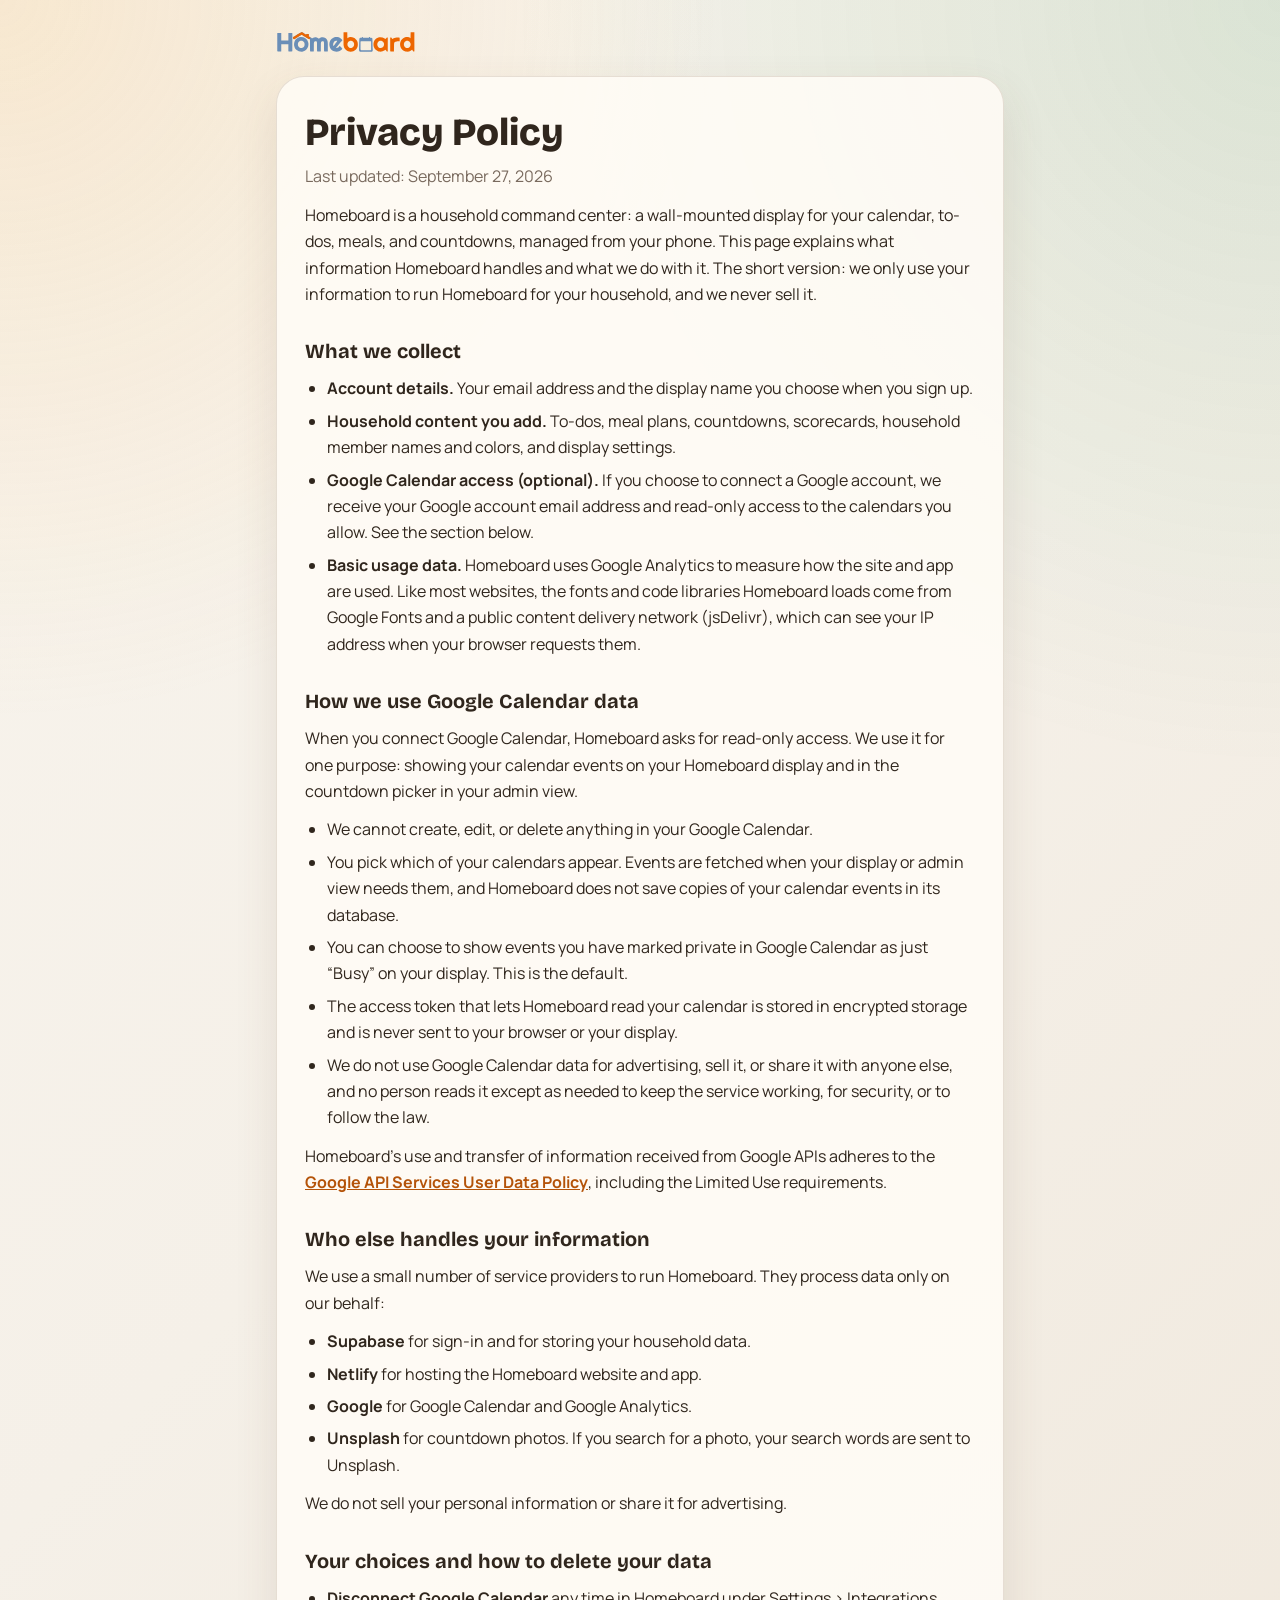
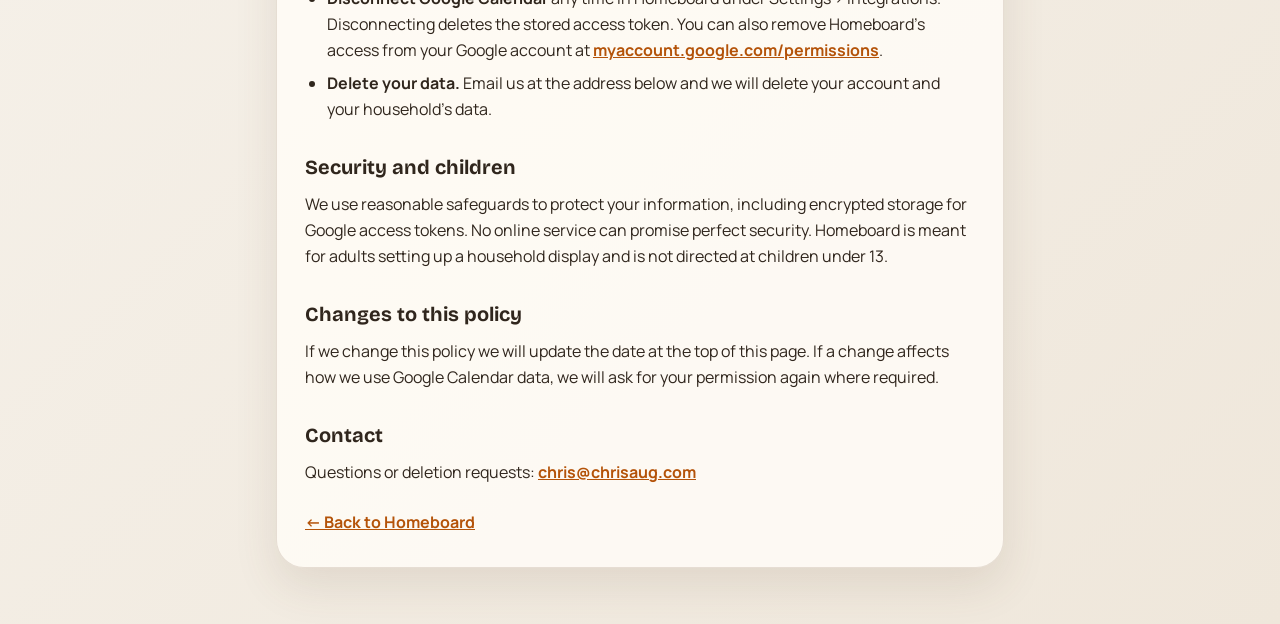
==== privacy.html @ 6c31c6bc "Add public privacy policy page and privacy compliance rules Adds a standalone privacy policy at /pri" ====
<!DOCTYPE html>
<html lang="en">
<head>
  <meta charset="UTF-8">
  <meta name="viewport" content="width=device-width, initial-scale=1.0, viewport-fit=cover">
  <meta name="theme-color" content="#F5F0E8">
  <title>Homeboard Privacy Policy</title>
  <meta name="description" content="How Homeboard collects, uses, and protects your information, including optional Google Calendar access.">
  <link rel="icon" type="image/svg+xml" href="homeboard-brandmark-favicon.svg">
  <link rel="preconnect" href="https://fonts.googleapis.com">
  <link rel="preconnect" href="https://fonts.gstatic.com" crossorigin>
  <link href="https://fonts.googleapis.com/css2?family=Bricolage+Grotesque:opsz,wght@12..96,400;12..96,600;12..96,700;12..96,800&family=Manrope:wght@400;500;600;700;800&display=swap" rel="stylesheet">
  <style>
    :root {
      --bg: #f5f0e8;
      --ink: #30261d;
      --muted: #796a5e;
      --border: rgba(124, 96, 69, 0.18);
      --panel: rgba(255, 252, 246, 0.86);
      --color-accent: #b45309;
      --radius-lg: 28px;
      --shadow: 0 18px 44px rgba(98, 73, 46, 0.12);
    }

    * {
      box-sizing: border-box;
    }

    html,
    body {
      margin: 0;
      min-height: 100%;
      background: var(--bg);
      color: var(--ink);
      font-family: "Manrope", sans-serif;
      line-height: 1.65;
    }

    body {
      background-image:
        radial-gradient(circle at top left, rgba(244, 196, 125, 0.26), transparent 28%),
        radial-gradient(circle at top right, rgba(21, 128, 61, 0.12), transparent 30%),
        linear-gradient(135deg, #f8f4ed 0%, #f5f0e8 44%, #efe7db 100%);
    }

    .privacy-page {
      max-width: 760px;
      margin: 0 auto;
      padding: 32px 16px 56px;
    }

    .privacy-logo {
      display: block;
      width: 140px;
      height: auto;
      margin: 0 0 24px;
    }

    .privacy-card {
      background: var(--panel);
      border: 1px solid var(--border);
      border-radius: var(--radius-lg);
      box-shadow: var(--shadow);
      padding: 32px 28px;
    }

    h1,
    h2 {
      font-family: "Bricolage Grotesque", Manrope, sans-serif;
      line-height: 1.2;
      margin: 0;
    }

    h1 {
      font-size: clamp(1.8rem, 5vw, 2.4rem);
      font-weight: 800;
    }

    h2 {
      font-size: 1.25rem;
      font-weight: 700;
      margin-top: 32px;
    }

    p,
    ul {
      margin: 12px 0 0;
    }

    ul {
      padding-left: 22px;
    }

    li + li {
      margin-top: 6px;
    }

    .privacy-updated {
      color: var(--muted);
      margin-top: 8px;
    }

    a {
      color: var(--color-accent);
      font-weight: 700;
    }

    .privacy-back {
      display: inline-block;
      margin-top: 24px;
    }

    @media (max-width: 480px) {
      .privacy-card {
        padding: 24px 18px;
      }
    }
  </style>
</head>
<body>
  <main class="privacy-page">
    <a href="/"><img class="privacy-logo" src="homeboard_logo.svg" alt="Homeboard" width="140" decoding="async"></a>

    <article class="privacy-card">
      <h1>Privacy Policy</h1>
      <p class="privacy-updated">Last updated: September 27, 2026</p>

      <p>Homeboard is a household command center: a wall-mounted display for your calendar, to-dos, meals, and countdowns, managed from your phone. This page explains what information Homeboard handles and what we do with it. The short version: we only use your information to run Homeboard for your household, and we never sell it.</p>

      <h2>What we collect</h2>
      <ul>
        <li><strong>Account details.</strong> Your email address and the display name you choose when you sign up.</li>
        <li><strong>Household content you add.</strong> To-dos, meal plans, countdowns, scorecards, household member names and colors, and display settings.</li>
        <li><strong>Google Calendar access (optional).</strong> If you choose to connect a Google account, we receive your Google account email address and read-only access to the calendars you allow. See the section below.</li>
        <li><strong>Basic usage data.</strong> Homeboard uses Google Analytics to measure how the site and app are used. Like most websites, the fonts and code libraries Homeboard loads come from Google Fonts and a public content delivery network (jsDelivr), which can see your IP address when your browser requests them.</li>
      </ul>

      <h2>How we use Google Calendar data</h2>
      <p>When you connect Google Calendar, Homeboard asks for read-only access. We use it for one purpose: showing your calendar events on your Homeboard display and in the countdown picker in your admin view.</p>
      <ul>
        <li>We cannot create, edit, or delete anything in your Google Calendar.</li>
        <li>You pick which of your calendars appear. Events are fetched when your display or admin view needs them, and Homeboard does not save copies of your calendar events in its database.</li>
        <li>You can choose to show events you have marked private in Google Calendar as just &ldquo;Busy&rdquo; on your display. This is the default.</li>
        <li>The access token that lets Homeboard read your calendar is stored in encrypted storage and is never sent to your browser or your display.</li>
        <li>We do not use Google Calendar data for advertising, sell it, or share it with anyone else, and no person reads it except as needed to keep the service working, for security, or to follow the law.</li>
      </ul>
      <p>Homeboard&rsquo;s use and transfer of information received from Google APIs adheres to the <a href="https://developers.google.com/terms/api-services-user-data-policy" target="_blank" rel="noopener">Google API Services User Data Policy</a>, including the Limited Use requirements.</p>

      <h2>Who else handles your information</h2>
      <p>We use a small number of service providers to run Homeboard. They process data only on our behalf:</p>
      <ul>
        <li><strong>Supabase</strong> for sign-in and for storing your household data.</li>
        <li><strong>Netlify</strong> for hosting the Homeboard website and app.</li>
        <li><strong>Google</strong> for Google Calendar and Google Analytics.</li>
        <li><strong>Unsplash</strong> for countdown photos. If you search for a photo, your search words are sent to Unsplash.</li>
      </ul>
      <p>We do not sell your personal information or share it for advertising.</p>

      <h2>Your choices and how to delete your data</h2>
      <ul>
        <li><strong>Disconnect Google Calendar</strong> any time in Homeboard under Settings &rsaquo; Integrations. Disconnecting deletes the stored access token. You can also remove Homeboard&rsquo;s access from your Google account at <a href="https://myaccount.google.com/permissions" target="_blank" rel="noopener">myaccount.google.com/permissions</a>.</li>
        <li><strong>Delete your data.</strong> Email us at the address below and we will delete your account and your household&rsquo;s data.</li>
      </ul>

      <h2>Security and children</h2>
      <p>We use reasonable safeguards to protect your information, including encrypted storage for Google access tokens. No online service can promise perfect security. Homeboard is meant for adults setting up a household display and is not directed at children under 13.</p>

      <h2>Changes to this policy</h2>
      <p>If we change this policy we will update the date at the top of this page. If a change affects how we use Google Calendar data, we will ask for your permission again where required.</p>

      <h2>Contact</h2>
      <p>Questions or deletion requests: <a href="mailto:chris@chrisaug.com">chris@chrisaug.com</a></p>

      <a class="privacy-back" href="/">&larr; Back to Homeboard</a>
    </article>
  </main>
</body>
</html>
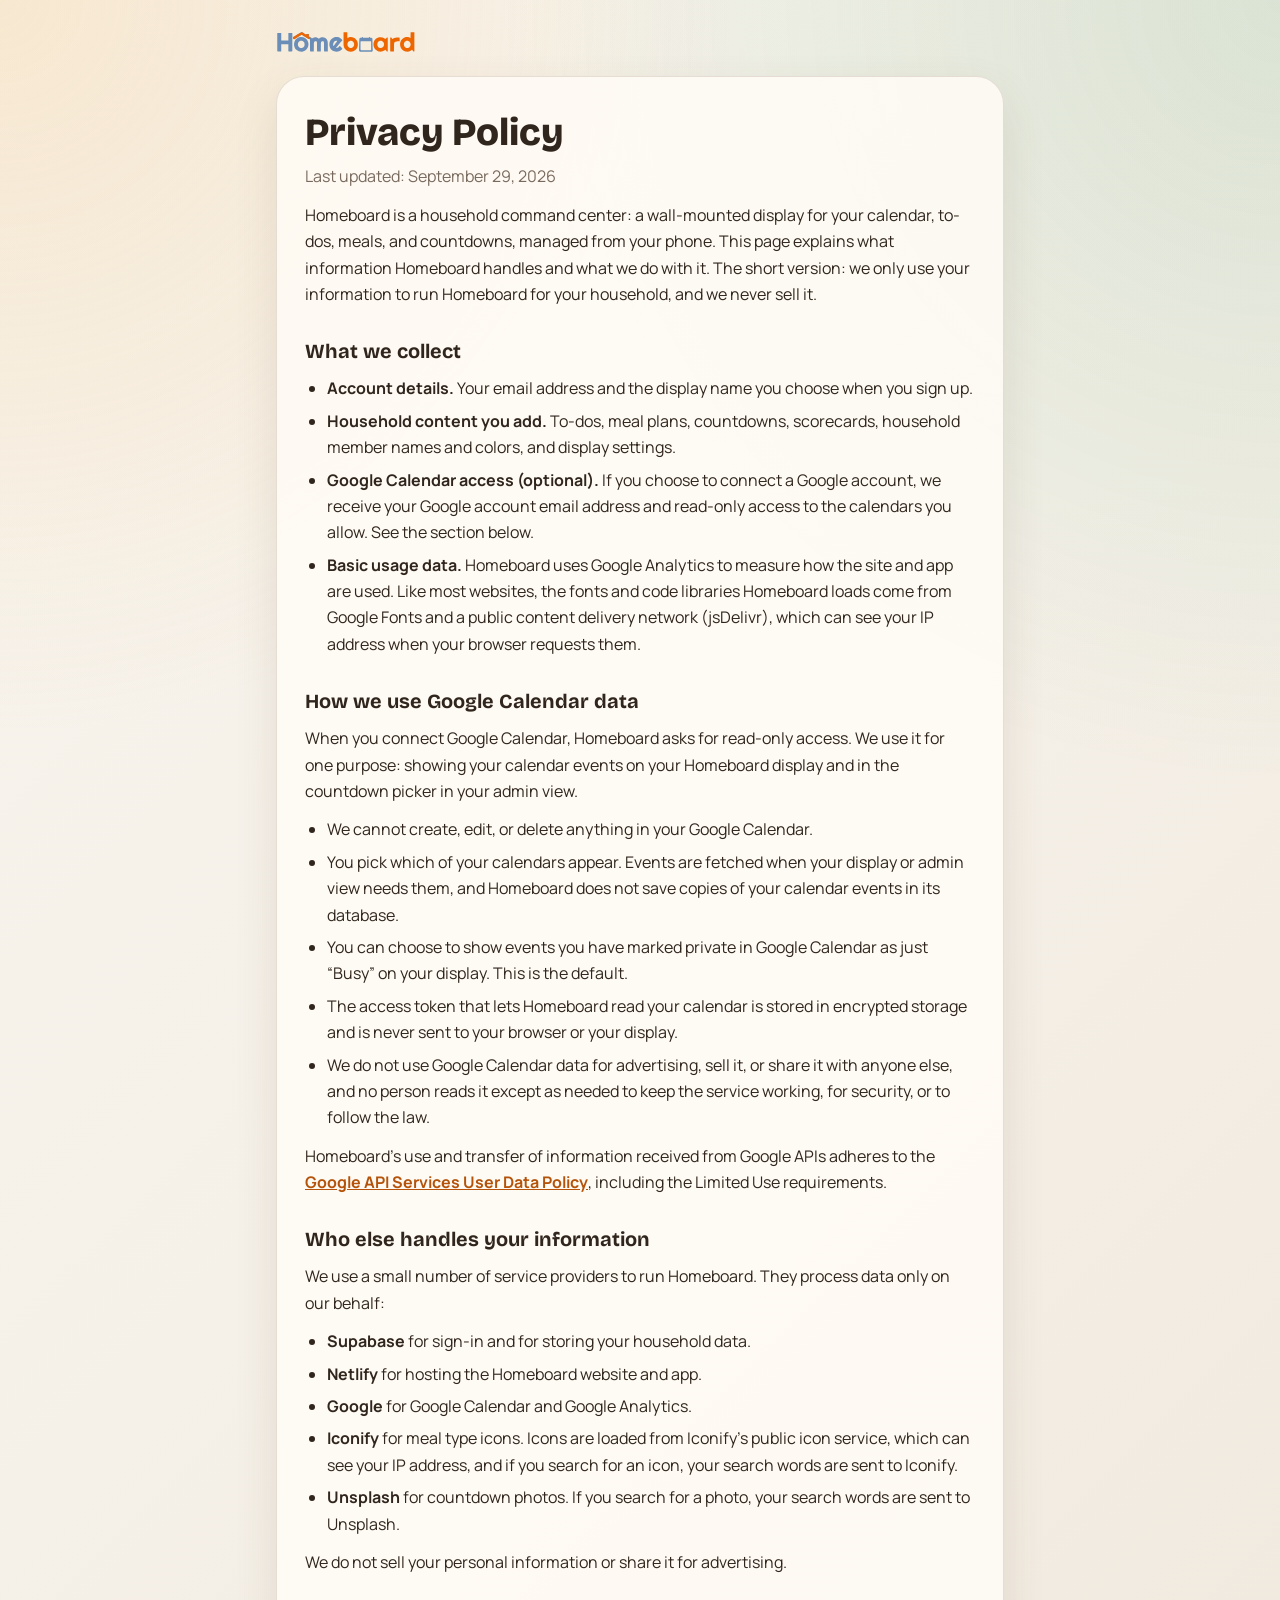
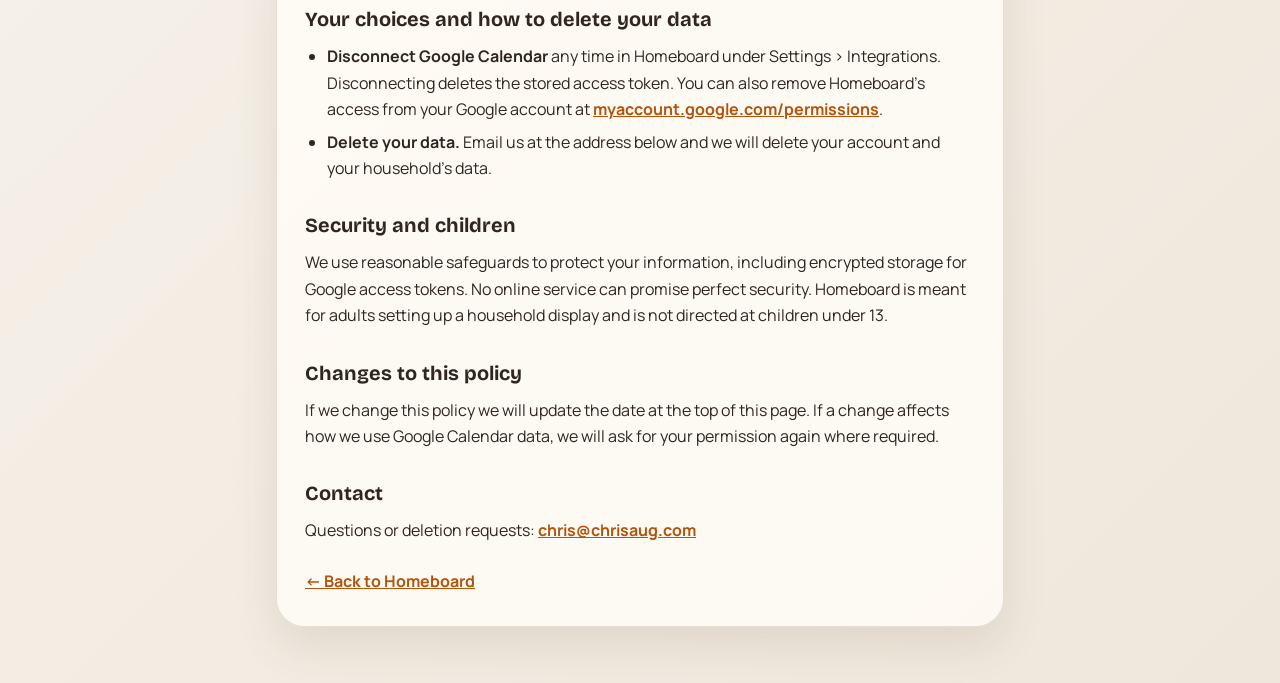
==== commit 4364b280: "Per-household meal types with standard toggles, custom types, and Iconify icons Co-Authored-By: Clau" ====
--- a/privacy.html
+++ b/privacy.html
@@ -123,7 +123,7 @@
 
     <article class="privacy-card">
       <h1>Privacy Policy</h1>
-      <p class="privacy-updated">Last updated: September 27, 2026</p>
+      <p class="privacy-updated">Last updated: September 29, 2026</p>
 
       <p>Homeboard is a household command center: a wall-mounted display for your calendar, to-dos, meals, and countdowns, managed from your phone. This page explains what information Homeboard handles and what we do with it. The short version: we only use your information to run Homeboard for your household, and we never sell it.</p>
 
@@ -152,6 +152,7 @@
         <li><strong>Supabase</strong> for sign-in and for storing your household data.</li>
         <li><strong>Netlify</strong> for hosting the Homeboard website and app.</li>
         <li><strong>Google</strong> for Google Calendar and Google Analytics.</li>
+        <li><strong>Iconify</strong> for meal type icons. Icons are loaded from Iconify's public icon service, which can see your IP address, and if you search for an icon, your search words are sent to Iconify.</li>
         <li><strong>Unsplash</strong> for countdown photos. If you search for a photo, your search words are sent to Unsplash.</li>
       </ul>
       <p>We do not sell your personal information or share it for advertising.</p>
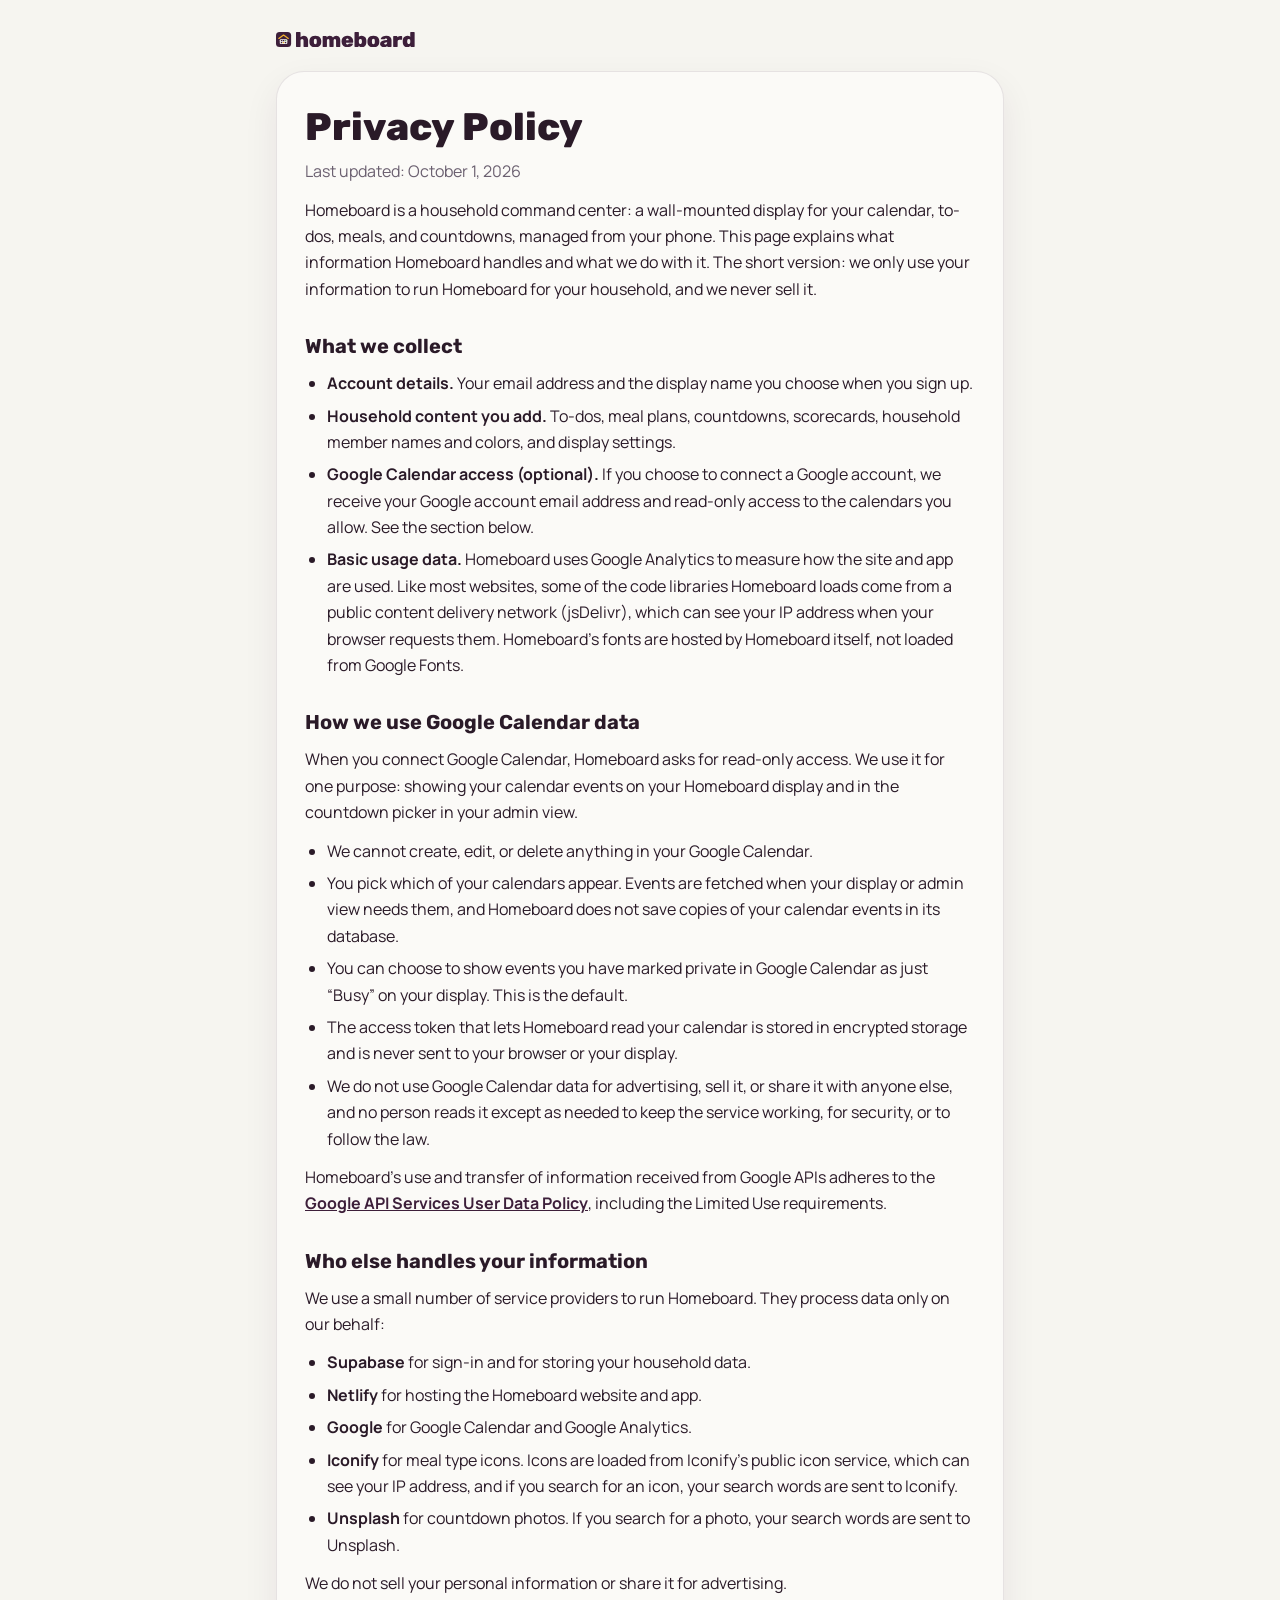
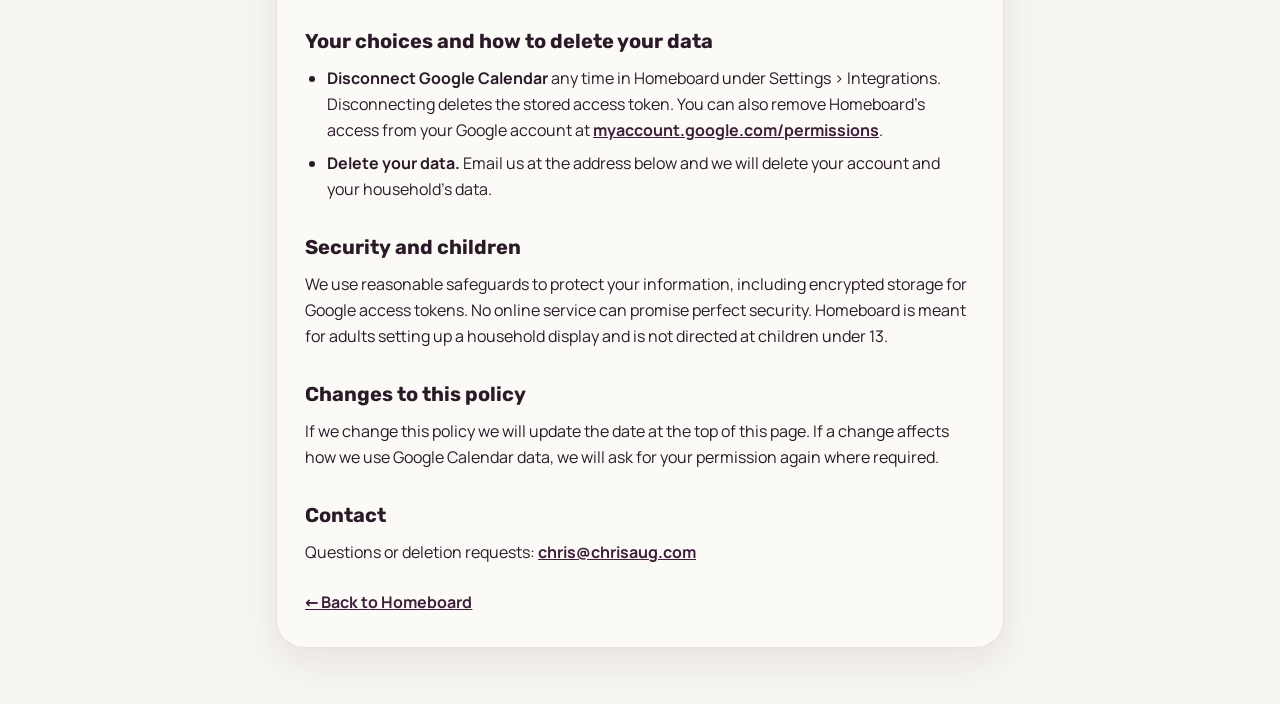
==== commit a31d2877: "Marketing, signup, privacy: new design system, self-hosted fonts, privacy policy update (v2.5.30) Si" ====
--- a/privacy.html
+++ b/privacy.html
@@ -3,23 +3,21 @@
 <head>
   <meta charset="UTF-8">
   <meta name="viewport" content="width=device-width, initial-scale=1.0, viewport-fit=cover">
-  <meta name="theme-color" content="#F5F0E8">
+  <meta name="theme-color" content="#f6f5f0">
   <title>Homeboard Privacy Policy</title>
   <meta name="description" content="How Homeboard collects, uses, and protects your information, including optional Google Calendar access.">
-  <link rel="icon" type="image/svg+xml" href="homeboard-brandmark-favicon.svg">
-  <link rel="preconnect" href="https://fonts.googleapis.com">
-  <link rel="preconnect" href="https://fonts.gstatic.com" crossorigin>
-  <link href="https://fonts.googleapis.com/css2?family=Bricolage+Grotesque:opsz,wght@12..96,400;12..96,600;12..96,700;12..96,800&family=Manrope:wght@400;500;600;700;800&display=swap" rel="stylesheet">
+  <link rel="icon" type="image/svg+xml" href="brand/app-icon.svg">
+  <link rel="stylesheet" href="css/tokens.css?v=2.5.30">
   <style>
     :root {
-      --bg: #f5f0e8;
-      --ink: #30261d;
-      --muted: #796a5e;
-      --border: rgba(124, 96, 69, 0.18);
-      --panel: rgba(255, 252, 246, 0.86);
-      --color-accent: #b45309;
+      --panel: var(--surface);
       --radius-lg: 28px;
-      --shadow: 0 18px 44px rgba(98, 73, 46, 0.12);
+    }
+
+    img.brand-logo--dark { display: none; }
+    @media (prefers-color-scheme: dark) {
+      img.brand-logo--light { display: none; }
+      img.brand-logo--dark { display: block; }
     }
 
     * {
@@ -32,15 +30,8 @@
       min-height: 100%;
       background: var(--bg);
       color: var(--ink);
-      font-family: "Manrope", sans-serif;
+      font-family: var(--font-ui);
       line-height: 1.65;
-    }
-
-    body {
-      background-image:
-        radial-gradient(circle at top left, rgba(244, 196, 125, 0.26), transparent 28%),
-        radial-gradient(circle at top right, rgba(21, 128, 61, 0.12), transparent 30%),
-        linear-gradient(135deg, #f8f4ed 0%, #f5f0e8 44%, #efe7db 100%);
     }
 
     .privacy-page {
@@ -66,7 +57,7 @@
 
     h1,
     h2 {
-      font-family: "Bricolage Grotesque", Manrope, sans-serif;
+      font-family: var(--font-display);
       line-height: 1.2;
       margin: 0;
     }
@@ -101,7 +92,7 @@
     }
 
     a {
-      color: var(--color-accent);
+      color: var(--primary);
       font-weight: 700;
     }
 
@@ -119,11 +110,11 @@
 </head>
 <body>
   <main class="privacy-page">
-    <a href="/"><img class="privacy-logo" src="homeboard_logo.svg" alt="Homeboard" width="140" decoding="async"></a>
+    <a href="/"><img class="brand-logo brand-logo--light privacy-logo" src="brand/logo.svg" alt="Homeboard" width="140" decoding="async"><img class="brand-logo brand-logo--dark privacy-logo" src="brand/logo-on-dark.svg" alt="" width="140" decoding="async"></a>
 
     <article class="privacy-card">
       <h1>Privacy Policy</h1>
-      <p class="privacy-updated">Last updated: September 29, 2026</p>
+      <p class="privacy-updated">Last updated: October 1, 2026</p>
 
       <p>Homeboard is a household command center: a wall-mounted display for your calendar, to-dos, meals, and countdowns, managed from your phone. This page explains what information Homeboard handles and what we do with it. The short version: we only use your information to run Homeboard for your household, and we never sell it.</p>
 
@@ -132,7 +123,7 @@
         <li><strong>Account details.</strong> Your email address and the display name you choose when you sign up.</li>
         <li><strong>Household content you add.</strong> To-dos, meal plans, countdowns, scorecards, household member names and colors, and display settings.</li>
         <li><strong>Google Calendar access (optional).</strong> If you choose to connect a Google account, we receive your Google account email address and read-only access to the calendars you allow. See the section below.</li>
-        <li><strong>Basic usage data.</strong> Homeboard uses Google Analytics to measure how the site and app are used. Like most websites, the fonts and code libraries Homeboard loads come from Google Fonts and a public content delivery network (jsDelivr), which can see your IP address when your browser requests them.</li>
+        <li><strong>Basic usage data.</strong> Homeboard uses Google Analytics to measure how the site and app are used. Like most websites, some of the code libraries Homeboard loads come from a public content delivery network (jsDelivr), which can see your IP address when your browser requests them. Homeboard's fonts are hosted by Homeboard itself, not loaded from Google Fonts.</li>
       </ul>
 
       <h2>How we use Google Calendar data</h2>
--- a/css/tokens.css
+++ b/css/tokens.css
@@ -0,0 +1,168 @@
+/* Homeboard design tokens. Generated from tokens.json; edit tokens.json, not this file. */
+
+@font-face{font-family:"Rubik";font-weight:500;src:url("../fonts/Rubik-500.woff2") format("woff2");font-display:swap}
+@font-face{font-family:"Rubik";font-weight:700;src:url("../fonts/Rubik-700.woff2") format("woff2");font-display:swap}
+@font-face{font-family:"Rubik";font-weight:800;src:url("../fonts/Rubik-800.woff2") format("woff2");font-display:swap}
+@font-face{font-family:"Manrope";font-weight:400;src:url("../fonts/Manrope-400.woff2") format("woff2");font-display:swap}
+@font-face{font-family:"Manrope";font-weight:500;src:url("../fonts/Manrope-500.woff2") format("woff2");font-display:swap}
+@font-face{font-family:"Manrope";font-weight:600;src:url("../fonts/Manrope-600.woff2") format("woff2");font-display:swap}
+@font-face{font-family:"Manrope";font-weight:700;src:url("../fonts/Manrope-700.woff2") format("woff2");font-display:swap}
+@font-face{font-family:"Manrope";font-weight:800;src:url("../fonts/Manrope-800.woff2") format("woff2");font-display:swap}
+
+:root, [data-theme="light"] {
+  --brand-aubergine: #3d1f3a;
+  --brand-aubergine-lift: #5a2d55;
+  --brand-marigold: #f2b22e;
+  --brand-sage: #d3dec7;
+  --brand-fern: #6f9460;
+  --brand-leaf: #245c43;
+  --brand-red: #d12b2b;
+  --brand-linen: #f6f5f0;
+  --brand-night: #1c1320;
+  --bg: var(--brand-linen);
+  --surface: #fbfaf7;
+  --card: #ffffff;
+  --card-sunken: var(--brand-linen);
+  --ink: #2a1a28;
+  --muted: #6b6070;
+  --border: rgba(61, 31, 58, 0.11);
+  --primary: var(--brand-aubergine);
+  --on-primary: #ffffff;
+  --eyebrow-bg: var(--brand-aubergine);
+  --eyebrow-fg: var(--brand-marigold);
+  --love: var(--brand-aubergine);
+  --focus: var(--primary);
+  --time-overdue: var(--brand-red);
+  --on-time-overdue: #ffffff;
+  --time-today: var(--brand-marigold);
+  --on-time-today: #2a1a28;
+  --time-soon: #e3ead9;
+  --time-soon-chip: #ffffff;
+  --time-soon-edge: var(--brand-fern);
+  --time-soon-fg: var(--brand-leaf);
+  --time-week: #f1eaf0;
+  --time-week-edge: #8a5a84;
+  --time-week-fg: var(--brand-aubergine);
+  --countdown-soon: var(--brand-fern);
+  --countdown-later: var(--brand-sage);
+  --countdown-far: var(--card);
+  --done: var(--brand-leaf);
+  --danger: var(--brand-red);
+  --danger-soft: #fbe4e2;
+  --success: var(--brand-leaf);
+  --person-blueberry: #3656a8;
+  --person-berry: #a2306e;
+  --person-lagoon: #136670;
+  --person-clay: #9a4a26;
+  --person-iris: #6848b0;
+  --person-olive: #63600f;
+  --person-cocoa: #7a4f36;
+  --person-moss: #4a6b2a;
+  --shadow: 0 14px 34px rgba(61, 31, 58, 0.08);
+}
+
+[data-theme="dark"] {
+  --bg: var(--brand-night);
+  --surface: #1f1523;
+  --card: #2a1e2d;
+  --card-sunken: #33263a;
+  --ink: #f3eef2;
+  --muted: #b3a6b3;
+  --border: rgba(243, 238, 242, 0.09);
+  --primary: var(--brand-marigold);
+  --on-primary: var(--brand-night);
+  --eyebrow-bg: var(--brand-aubergine-lift);
+  --love: var(--brand-marigold);
+  --time-soon: #2e3f31;
+  --time-soon-chip: #3d5341;
+  --time-soon-edge: #8fb07a;
+  --time-soon-fg: #a9d487;
+  --time-week: #33233a;
+  --time-week-edge: #a877a0;
+  --time-week-fg: #e3c9df;
+  --countdown-later: #4a6049;
+  --done: #a9d487;
+  --danger: #ff6b6b;
+  --danger-soft: rgba(255, 107, 107, 0.13);
+  --success: #a9d487;
+  --person-blueberry: #9db4f0;
+  --person-berry: #f29ac8;
+  --person-lagoon: #7fd0d6;
+  --person-clay: #f0a57f;
+  --person-iris: #bfa8f5;
+  --person-olive: #d6cf6e;
+  --person-cocoa: #d9ad90;
+  --person-moss: #b5d38f;
+  --shadow: 0 14px 34px rgba(0, 0, 0, 0.4);
+}
+
+@media (prefers-color-scheme: dark) {
+  :root:not([data-theme="light"]) {
+    --bg: var(--brand-night);
+    --surface: #1f1523;
+    --card: #2a1e2d;
+    --card-sunken: #33263a;
+    --ink: #f3eef2;
+    --muted: #b3a6b3;
+    --border: rgba(243, 238, 242, 0.09);
+    --primary: var(--brand-marigold);
+    --on-primary: var(--brand-night);
+    --eyebrow-bg: var(--brand-aubergine-lift);
+    --love: var(--brand-marigold);
+    --time-soon: #2e3f31;
+    --time-soon-chip: #3d5341;
+    --time-soon-edge: #8fb07a;
+    --time-soon-fg: #a9d487;
+    --time-week: #33233a;
+    --time-week-edge: #a877a0;
+    --time-week-fg: #e3c9df;
+    --countdown-later: #4a6049;
+    --done: #a9d487;
+    --danger: #ff6b6b;
+    --danger-soft: rgba(255, 107, 107, 0.13);
+    --success: #a9d487;
+    --person-blueberry: #9db4f0;
+    --person-berry: #f29ac8;
+    --person-lagoon: #7fd0d6;
+    --person-clay: #f0a57f;
+    --person-iris: #bfa8f5;
+    --person-olive: #d6cf6e;
+    --person-cocoa: #d9ad90;
+    --person-moss: #b5d38f;
+    --shadow: 0 14px 34px rgba(0, 0, 0, 0.4);
+  }
+}
+
+:root {
+  --font-display: Rubik, Manrope, system-ui, sans-serif;
+  --font-ui: Manrope, system-ui, sans-serif;
+  --space-1: 4px;
+  --space-2: 8px;
+  --space-3: 12px;
+  --space-4: 16px;
+  --space-5: 24px;
+  --space-6: 28px;
+  --space-7: 36px;
+  --radius-lg: 28px;
+  --radius-md: 22px;
+  --radius-sm: 16px;
+  --tag-radius: 12px;
+  --button-radius: 8px;
+  --header-height: 72px;
+  --footer-height: 50px;
+  --time-edge: 6px;
+  --display-nav-icon-size: 24px;
+  --transition: 560ms cubic-bezier(0.22, 1, 0.36, 1);
+}
+
+.countdown { font-family: var(--font-display); font-size: 7rem; line-height: 1; font-weight: 800; letter-spacing: -0.04em; }
+.hero-number { font-family: var(--font-display); font-size: 5.8rem; line-height: 1; font-weight: 800; letter-spacing: -0.03em; }
+.summary-value { font-family: var(--font-display); font-size: 3.3rem; line-height: 1; font-weight: 800; letter-spacing: -0.02em; }
+.screen-title { font-family: var(--font-display); font-size: 2.8rem; line-height: 1.05; font-weight: 800; letter-spacing: -0.01em; }
+.card-title { font-family: var(--font-display); font-size: 1.15rem; line-height: 1.2; font-weight: 800; }
+.household-name { font-family: var(--font-display); font-size: 0.82rem; line-height: 1; font-weight: 800; letter-spacing: 0.13em; text-transform: uppercase; }
+.task-title { font-family: var(--font-ui); font-size: 1.15rem; line-height: 1.3; font-weight: 700; }
+.body { font-family: var(--font-ui); font-size: 1rem; line-height: 1.5; font-weight: 500; }
+.meta { font-family: var(--font-ui); font-size: 0.88rem; line-height: 1.3; font-weight: 800; }
+.label { font-family: var(--font-ui); font-size: 0.82rem; line-height: 1.2; font-weight: 800; letter-spacing: 0.1em; text-transform: uppercase; }
+.caption { font-family: var(--font-ui); font-size: 0.72rem; line-height: 1.3; font-weight: 700; }
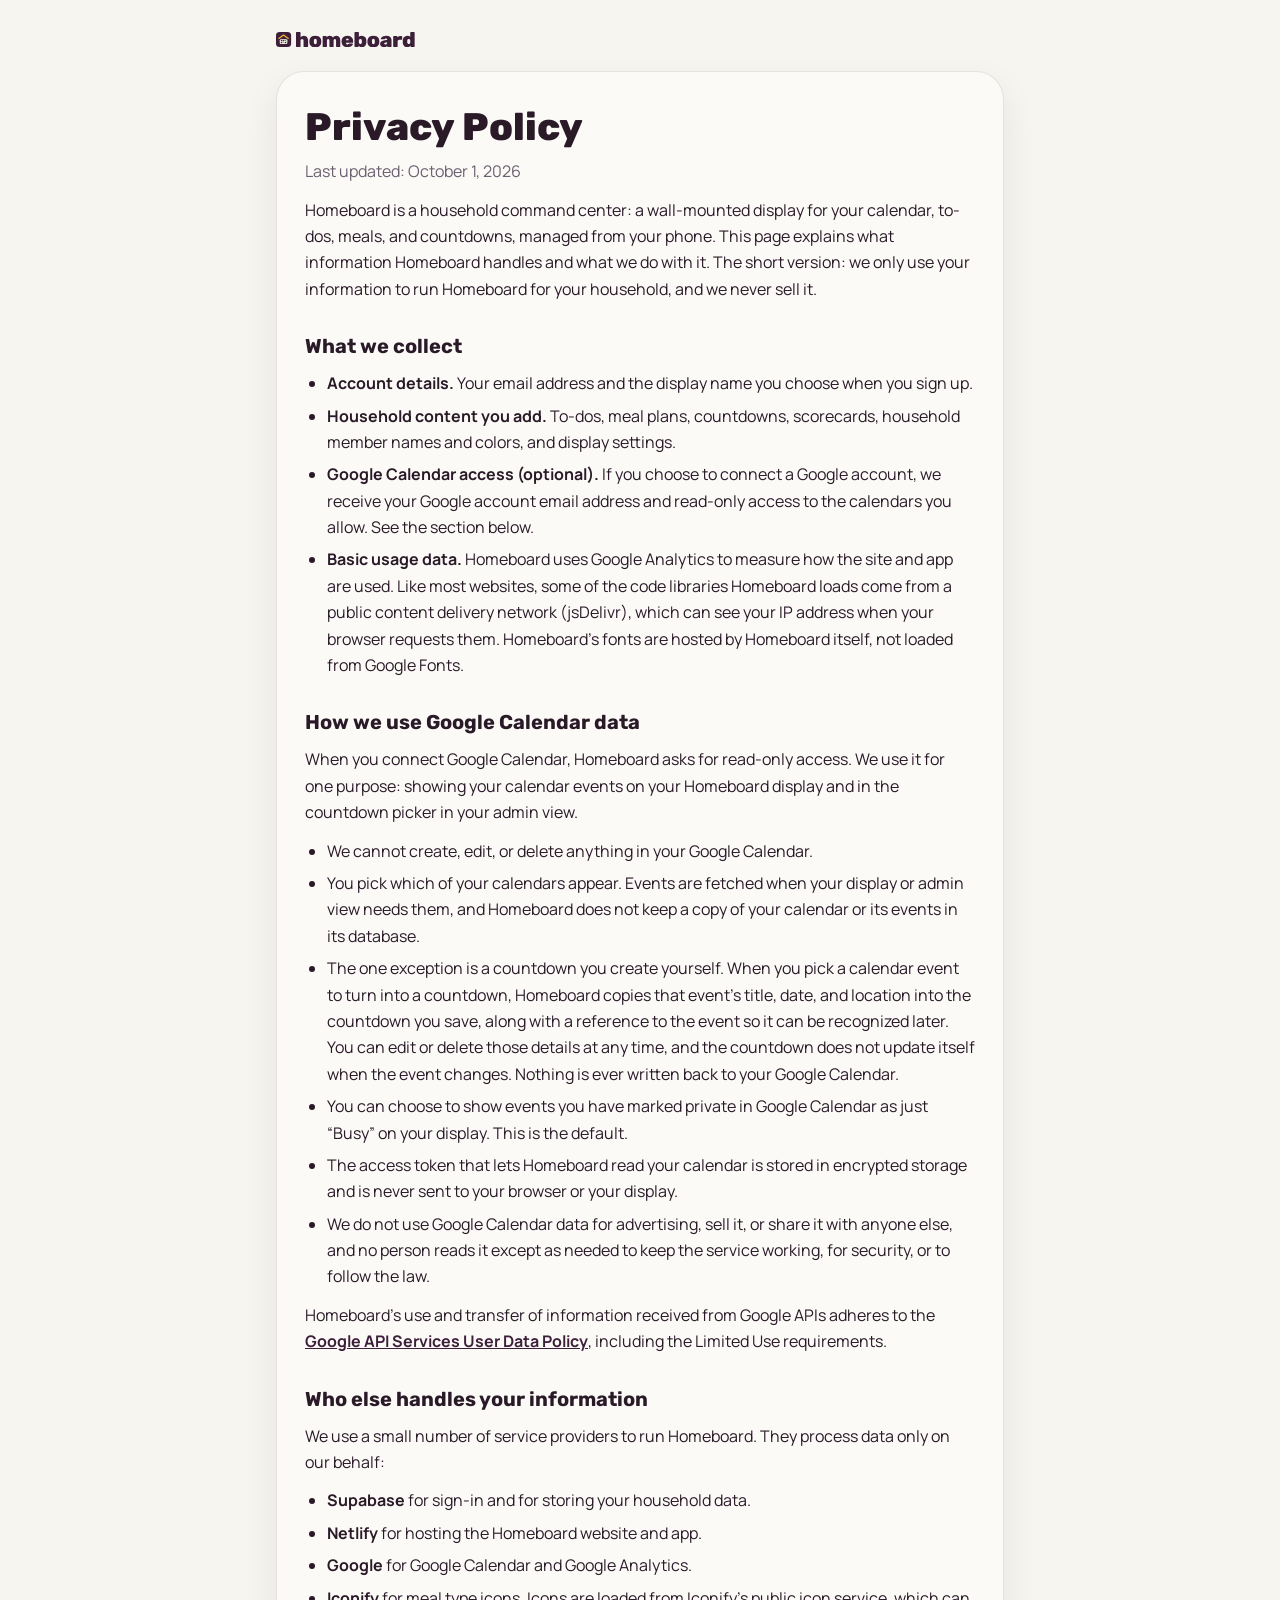
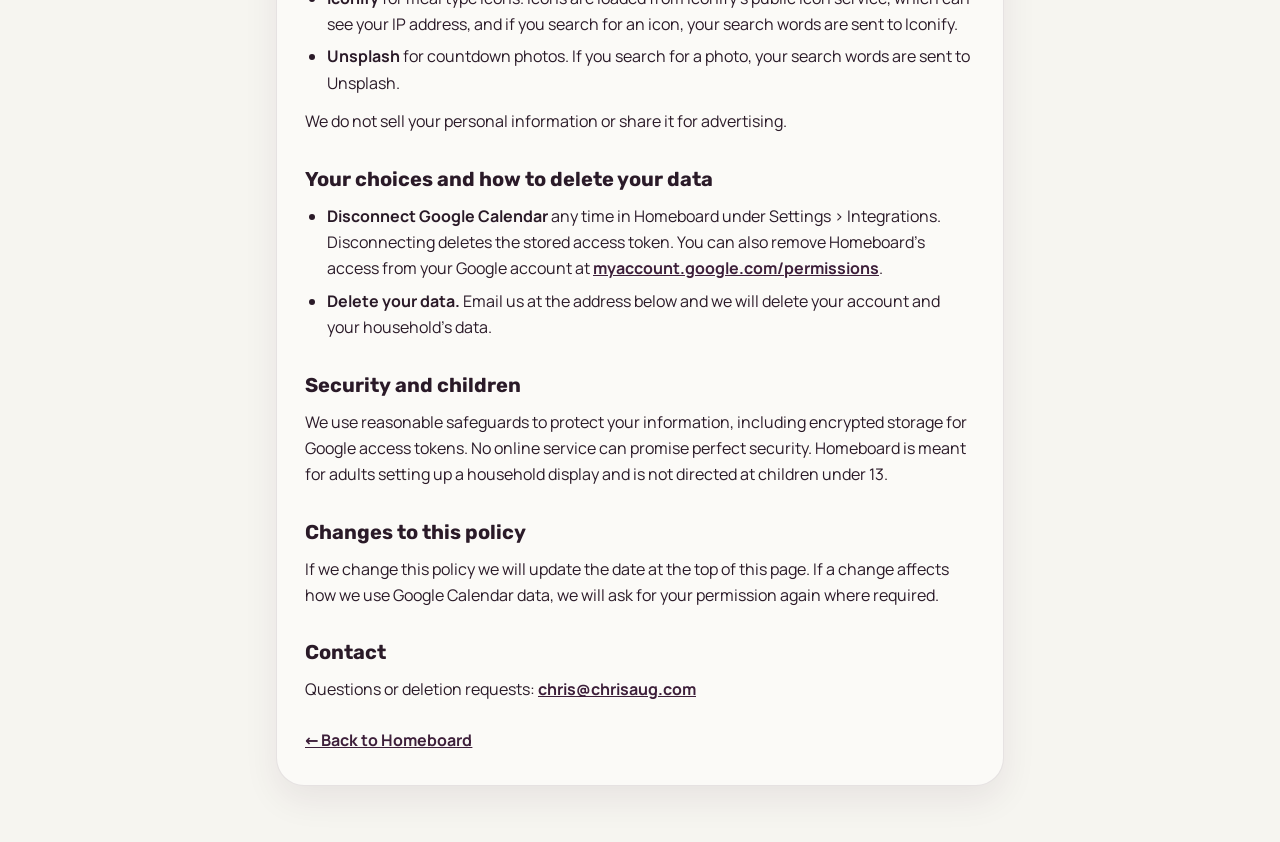
==== commit 0ea0dd6d: "Add editable countdown description and update privacy policy (v2.5.12) Countdowns get an optional, u" ====
--- a/privacy.html
+++ b/privacy.html
@@ -10,7 +10,6 @@
   <link rel="stylesheet" href="css/tokens.css?v=2.5.30">
   <style>
     :root {
-      --panel: var(--surface);
       --radius-lg: 28px;
     }
 
@@ -48,7 +47,7 @@
     }
 
     .privacy-card {
-      background: var(--panel);
+      background: var(--surface);
       border: 1px solid var(--border);
       border-radius: var(--radius-lg);
       box-shadow: var(--shadow);
@@ -130,7 +129,8 @@
       <p>When you connect Google Calendar, Homeboard asks for read-only access. We use it for one purpose: showing your calendar events on your Homeboard display and in the countdown picker in your admin view.</p>
       <ul>
         <li>We cannot create, edit, or delete anything in your Google Calendar.</li>
-        <li>You pick which of your calendars appear. Events are fetched when your display or admin view needs them, and Homeboard does not save copies of your calendar events in its database.</li>
+        <li>You pick which of your calendars appear. Events are fetched when your display or admin view needs them, and Homeboard does not keep a copy of your calendar or its events in its database.</li>
+        <li>The one exception is a countdown you create yourself. When you pick a calendar event to turn into a countdown, Homeboard copies that event&rsquo;s title, date, and location into the countdown you save, along with a reference to the event so it can be recognized later. You can edit or delete those details at any time, and the countdown does not update itself when the event changes. Nothing is ever written back to your Google Calendar.</li>
         <li>You can choose to show events you have marked private in Google Calendar as just &ldquo;Busy&rdquo; on your display. This is the default.</li>
         <li>The access token that lets Homeboard read your calendar is stored in encrypted storage and is never sent to your browser or your display.</li>
         <li>We do not use Google Calendar data for advertising, sell it, or share it with anyone else, and no person reads it except as needed to keep the service working, for security, or to follow the law.</li>
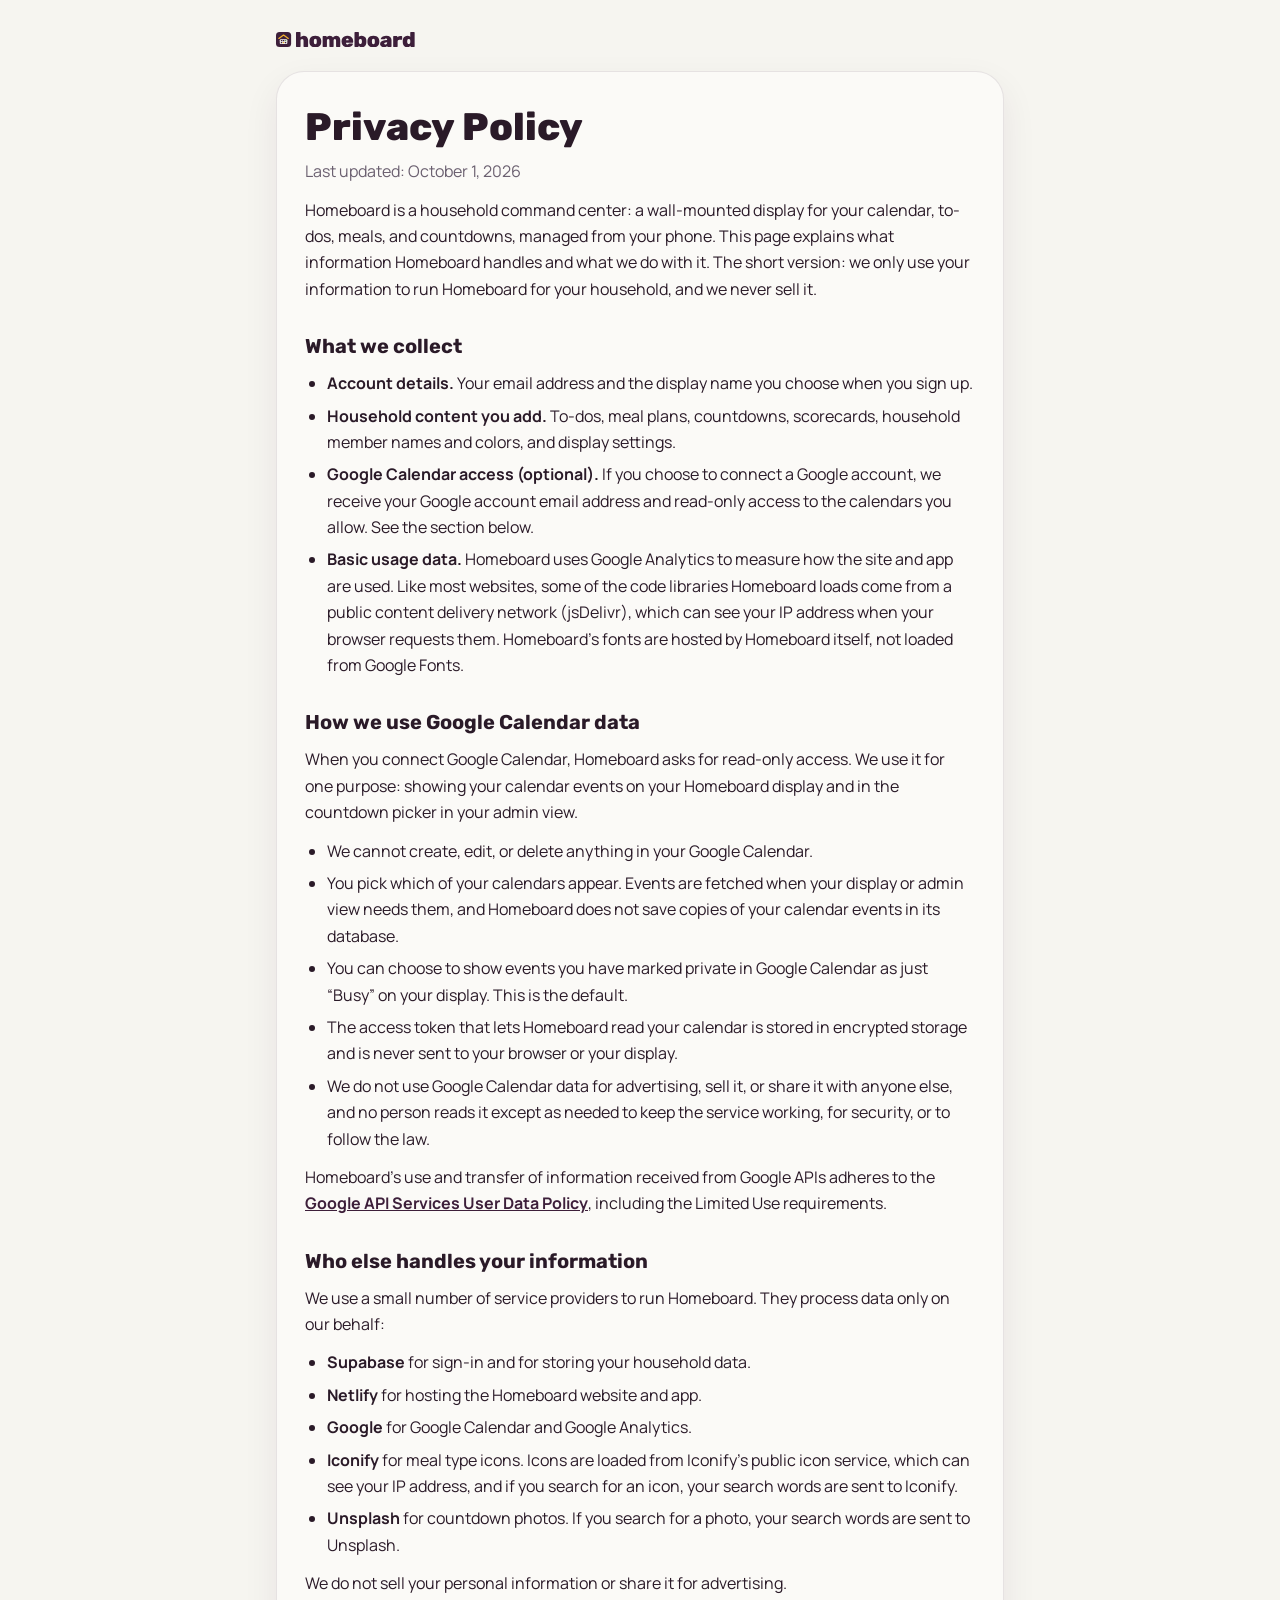
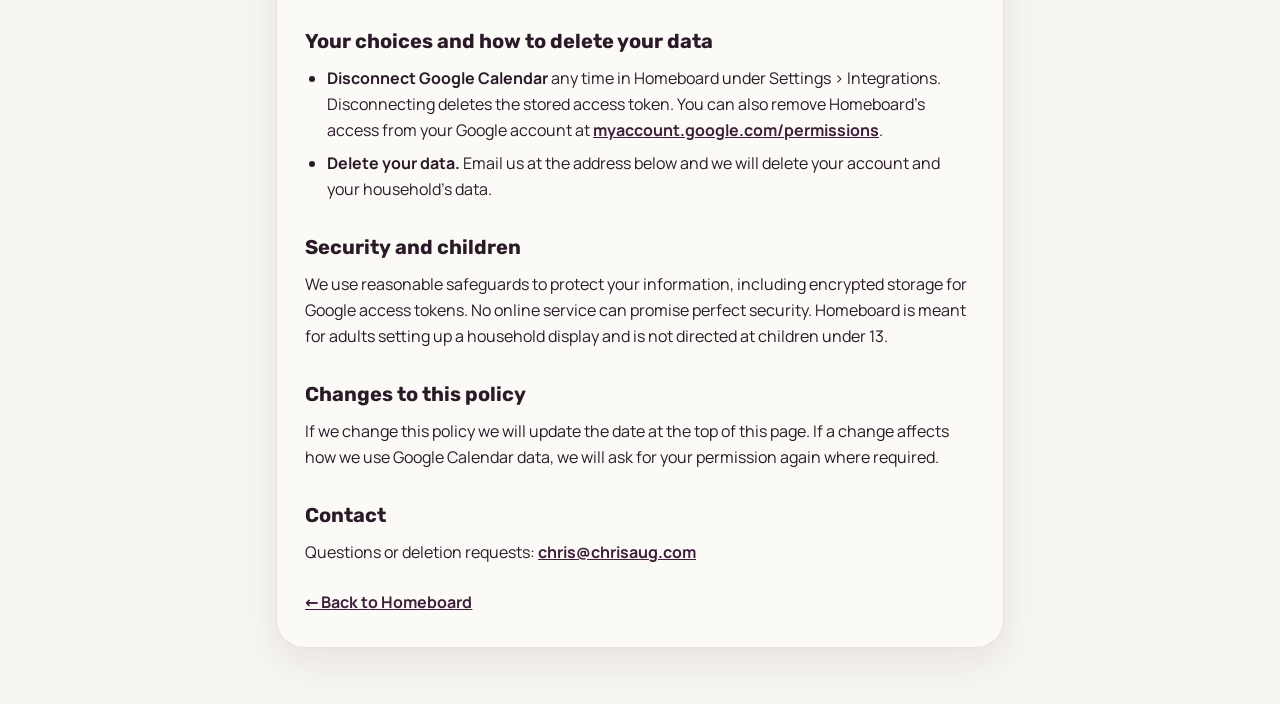
==== commit 797decb1: "Merge pull request #124 from chrisaug21/ca/103-design-system Design system redesign (aubergine / mar" ====
--- a/privacy.html
+++ b/privacy.html
@@ -129,8 +129,7 @@
       <p>When you connect Google Calendar, Homeboard asks for read-only access. We use it for one purpose: showing your calendar events on your Homeboard display and in the countdown picker in your admin view.</p>
       <ul>
         <li>We cannot create, edit, or delete anything in your Google Calendar.</li>
-        <li>You pick which of your calendars appear. Events are fetched when your display or admin view needs them, and Homeboard does not keep a copy of your calendar or its events in its database.</li>
-        <li>The one exception is a countdown you create yourself. When you pick a calendar event to turn into a countdown, Homeboard copies that event&rsquo;s title, date, and location into the countdown you save, along with a reference to the event so it can be recognized later. You can edit or delete those details at any time, and the countdown does not update itself when the event changes. Nothing is ever written back to your Google Calendar.</li>
+        <li>You pick which of your calendars appear. Events are fetched when your display or admin view needs them, and Homeboard does not save copies of your calendar events in its database.</li>
         <li>You can choose to show events you have marked private in Google Calendar as just &ldquo;Busy&rdquo; on your display. This is the default.</li>
         <li>The access token that lets Homeboard read your calendar is stored in encrypted storage and is never sent to your browser or your display.</li>
         <li>We do not use Google Calendar data for advertising, sell it, or share it with anyone else, and no person reads it except as needed to keep the service working, for security, or to follow the law.</li>
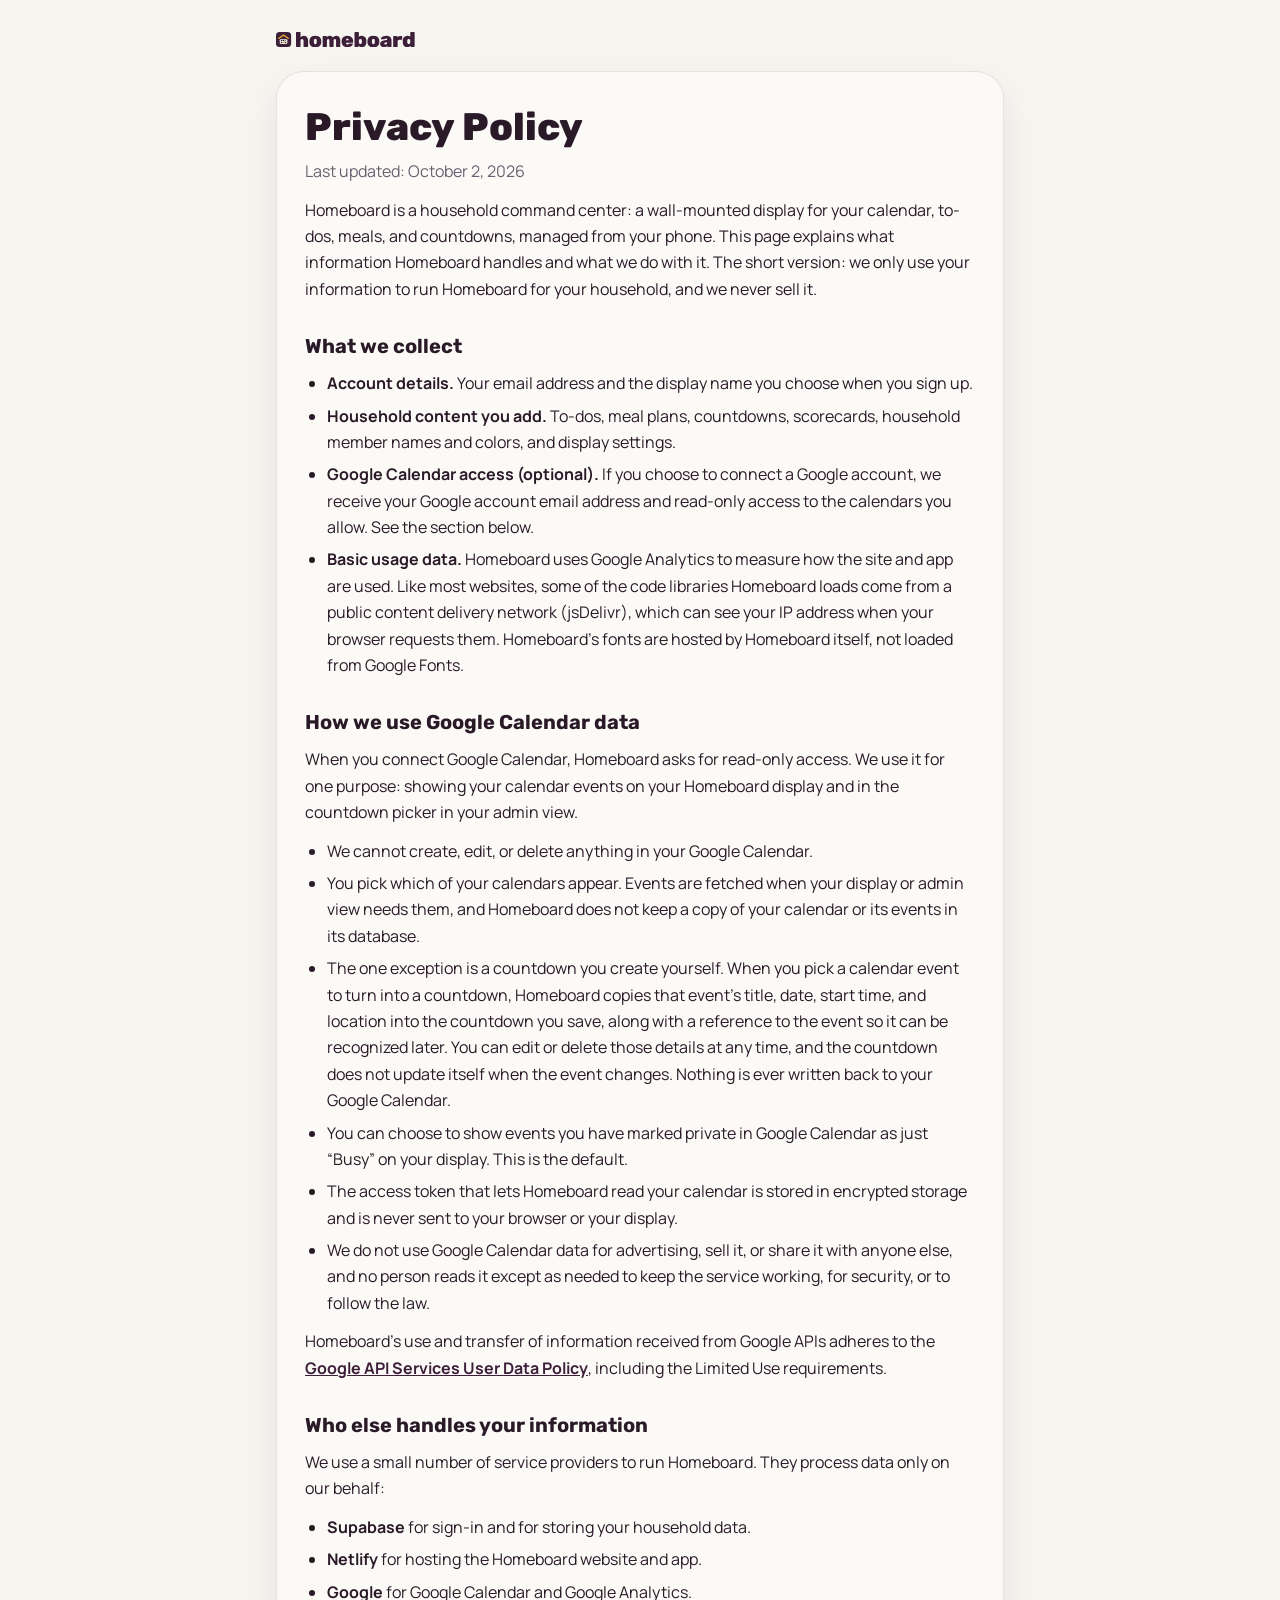
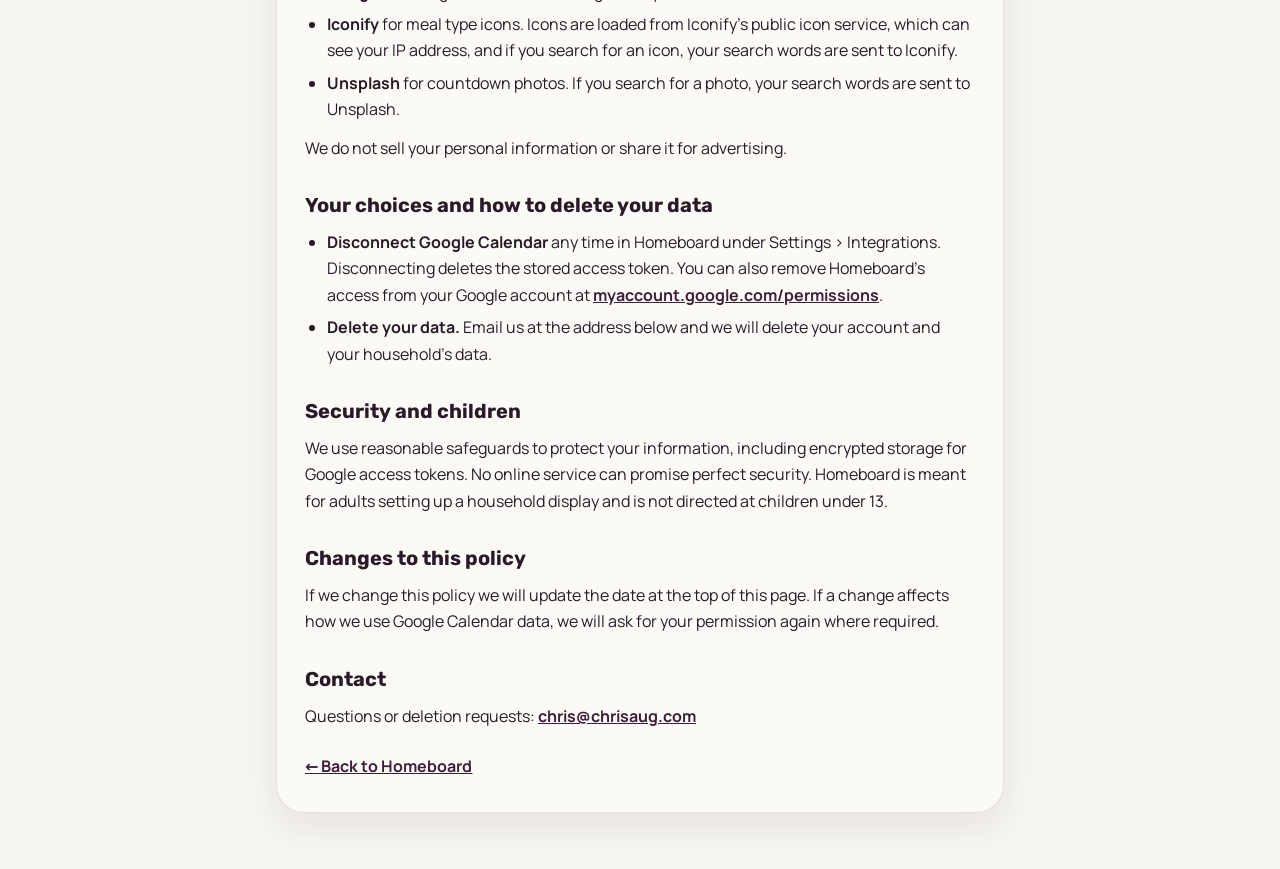
==== commit dcfa212c: "Countdown card redesign: Ticket and Postcard templates (v2.5.35) Display: two alternating countdown " ====
--- a/privacy.html
+++ b/privacy.html
@@ -113,7 +113,7 @@
 
     <article class="privacy-card">
       <h1>Privacy Policy</h1>
-      <p class="privacy-updated">Last updated: October 1, 2026</p>
+      <p class="privacy-updated">Last updated: October 2, 2026</p>
 
       <p>Homeboard is a household command center: a wall-mounted display for your calendar, to-dos, meals, and countdowns, managed from your phone. This page explains what information Homeboard handles and what we do with it. The short version: we only use your information to run Homeboard for your household, and we never sell it.</p>
 
@@ -129,7 +129,8 @@
       <p>When you connect Google Calendar, Homeboard asks for read-only access. We use it for one purpose: showing your calendar events on your Homeboard display and in the countdown picker in your admin view.</p>
       <ul>
         <li>We cannot create, edit, or delete anything in your Google Calendar.</li>
-        <li>You pick which of your calendars appear. Events are fetched when your display or admin view needs them, and Homeboard does not save copies of your calendar events in its database.</li>
+        <li>You pick which of your calendars appear. Events are fetched when your display or admin view needs them, and Homeboard does not keep a copy of your calendar or its events in its database.</li>
+        <li>The one exception is a countdown you create yourself. When you pick a calendar event to turn into a countdown, Homeboard copies that event&rsquo;s title, date, start time, and location into the countdown you save, along with a reference to the event so it can be recognized later. You can edit or delete those details at any time, and the countdown does not update itself when the event changes. Nothing is ever written back to your Google Calendar.</li>
         <li>You can choose to show events you have marked private in Google Calendar as just &ldquo;Busy&rdquo; on your display. This is the default.</li>
         <li>The access token that lets Homeboard read your calendar is stored in encrypted storage and is never sent to your browser or your display.</li>
         <li>We do not use Google Calendar data for advertising, sell it, or share it with anyone else, and no person reads it except as needed to keep the service working, for security, or to follow the law.</li>
--- a/css/tokens.css
+++ b/css/tokens.css
@@ -46,6 +46,17 @@
   --countdown-soon: var(--brand-fern);
   --countdown-later: var(--brand-sage);
   --countdown-far: var(--card);
+  --on-countdown-soon: #ffffff;
+  --countdown-later-sub: var(--muted);
+  --on-time-today-sub: #4a3a48;
+  --countdown-stamp-bg: var(--brand-aubergine);
+  --countdown-stamp-fg: var(--brand-linen);
+  --countdown-frame: #ffffff;
+  --countdown-frame-on-far: var(--brand-linen);
+  --countdown-perf: color-mix(in srgb, var(--ink) 25%, transparent);
+  --countdown-perf-on-today: color-mix(in srgb, var(--on-time-today) 30%, transparent);
+  --countdown-credit-bg: color-mix(in srgb, var(--brand-night) 60%, transparent);
+  --countdown-credit-fg: #ffffff;
   --done: var(--brand-leaf);
   --danger: var(--brand-red);
   --danger-soft: #fbe4e2;
@@ -81,6 +92,11 @@
   --time-week-edge: #a877a0;
   --time-week-fg: #e3c9df;
   --countdown-later: #4a6049;
+  --countdown-later-sub: #ddd6dd;
+  --countdown-stamp-bg: var(--brand-aubergine-lift);
+  --countdown-frame: var(--card);
+  --countdown-frame-on-far: var(--card);
+  --countdown-perf: color-mix(in srgb, var(--ink) 20%, transparent);
   --done: #a9d487;
   --danger: #ff6b6b;
   --danger-soft: rgba(255, 107, 107, 0.13);
@@ -117,6 +133,11 @@
     --time-week-edge: #a877a0;
     --time-week-fg: #e3c9df;
     --countdown-later: #4a6049;
+    --countdown-later-sub: #ddd6dd;
+    --countdown-stamp-bg: var(--brand-aubergine-lift);
+    --countdown-frame: var(--card);
+    --countdown-frame-on-far: var(--card);
+    --countdown-perf: color-mix(in srgb, var(--ink) 20%, transparent);
     --done: #a9d487;
     --danger: #ff6b6b;
     --danger-soft: rgba(255, 107, 107, 0.13);
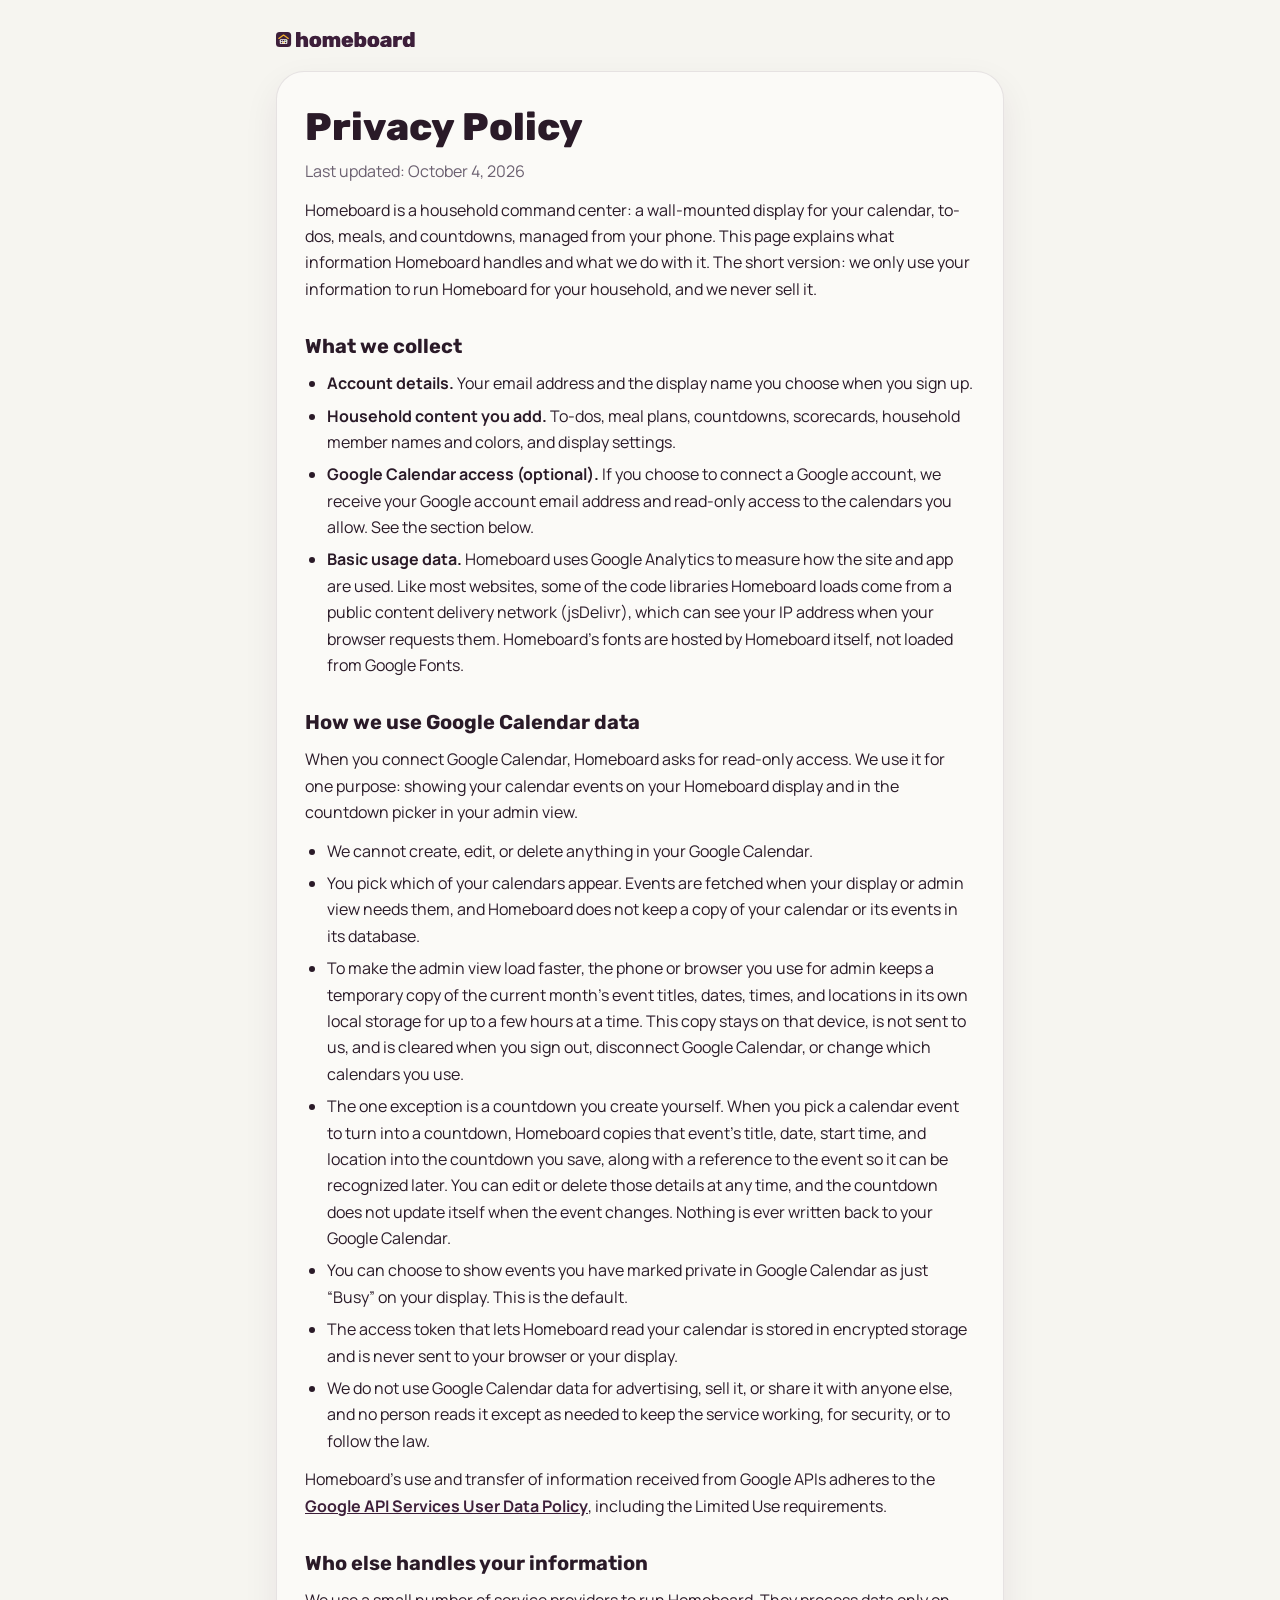
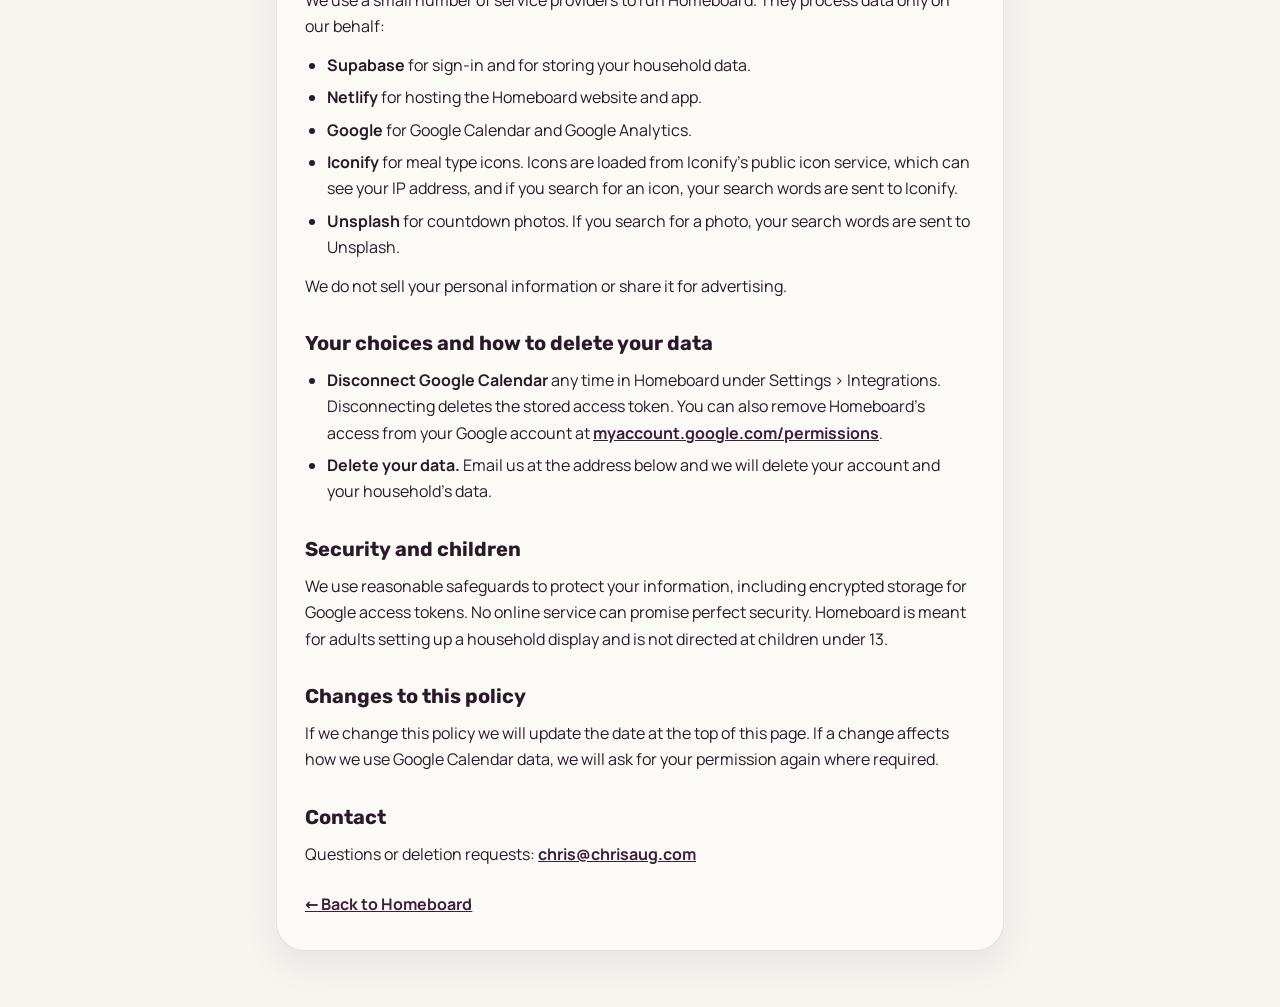
==== commit c6da544e: "Events tab: load faster, cache calendar events, reorder, jump nav (v2.5.49) Saved countdowns and cal" ====
--- a/privacy.html
+++ b/privacy.html
@@ -113,7 +113,7 @@
 
     <article class="privacy-card">
       <h1>Privacy Policy</h1>
-      <p class="privacy-updated">Last updated: October 2, 2026</p>
+      <p class="privacy-updated">Last updated: October 4, 2026</p>
 
       <p>Homeboard is a household command center: a wall-mounted display for your calendar, to-dos, meals, and countdowns, managed from your phone. This page explains what information Homeboard handles and what we do with it. The short version: we only use your information to run Homeboard for your household, and we never sell it.</p>
 
@@ -130,6 +130,7 @@
       <ul>
         <li>We cannot create, edit, or delete anything in your Google Calendar.</li>
         <li>You pick which of your calendars appear. Events are fetched when your display or admin view needs them, and Homeboard does not keep a copy of your calendar or its events in its database.</li>
+        <li>To make the admin view load faster, the phone or browser you use for admin keeps a temporary copy of the current month&rsquo;s event titles, dates, times, and locations in its own local storage for up to a few hours at a time. This copy stays on that device, is not sent to us, and is cleared when you sign out, disconnect Google Calendar, or change which calendars you use.</li>
         <li>The one exception is a countdown you create yourself. When you pick a calendar event to turn into a countdown, Homeboard copies that event&rsquo;s title, date, start time, and location into the countdown you save, along with a reference to the event so it can be recognized later. You can edit or delete those details at any time, and the countdown does not update itself when the event changes. Nothing is ever written back to your Google Calendar.</li>
         <li>You can choose to show events you have marked private in Google Calendar as just &ldquo;Busy&rdquo; on your display. This is the default.</li>
         <li>The access token that lets Homeboard read your calendar is stored in encrypted storage and is never sent to your browser or your display.</li>
--- a/css/tokens.css
+++ b/css/tokens.css
@@ -47,12 +47,14 @@
   --countdown-later: var(--brand-sage);
   --countdown-far: var(--card);
   --on-countdown-soon: #ffffff;
-  --countdown-later-sub: var(--muted);
+  --countdown-later-sub: #5f5463;
   --on-time-today-sub: #4a3a48;
   --countdown-stamp-bg: var(--brand-aubergine);
   --countdown-stamp-fg: var(--brand-linen);
   --countdown-frame: #ffffff;
-  --countdown-frame-on-far: var(--brand-linen);
+  --countdown-frame-on-far: #ffffff;
+  --countdown-far-postcard: color-mix(in srgb, var(--brand-aubergine) 6%, var(--card));
+  --countdown-frame-shadow: 0 18px 40px rgba(61, 31, 58, 0.2);
   --countdown-perf: color-mix(in srgb, var(--ink) 25%, transparent);
   --countdown-perf-on-today: color-mix(in srgb, var(--on-time-today) 30%, transparent);
   --countdown-credit-bg: color-mix(in srgb, var(--brand-night) 60%, transparent);
@@ -95,7 +97,9 @@
   --countdown-later-sub: #ddd6dd;
   --countdown-stamp-bg: var(--brand-aubergine-lift);
   --countdown-frame: var(--card);
-  --countdown-frame-on-far: var(--card);
+  --countdown-frame-on-far: var(--card-sunken);
+  --countdown-far-postcard: var(--card);
+  --countdown-frame-shadow: 0 18px 40px rgba(0, 0, 0, 0.5);
   --countdown-perf: color-mix(in srgb, var(--ink) 20%, transparent);
   --done: #a9d487;
   --danger: #ff6b6b;
@@ -136,7 +140,9 @@
     --countdown-later-sub: #ddd6dd;
     --countdown-stamp-bg: var(--brand-aubergine-lift);
     --countdown-frame: var(--card);
-    --countdown-frame-on-far: var(--card);
+    --countdown-frame-on-far: var(--card-sunken);
+    --countdown-far-postcard: var(--card);
+    --countdown-frame-shadow: 0 18px 40px rgba(0, 0, 0, 0.5);
     --countdown-perf: color-mix(in srgb, var(--ink) 20%, transparent);
     --done: #a9d487;
     --danger: #ff6b6b;
